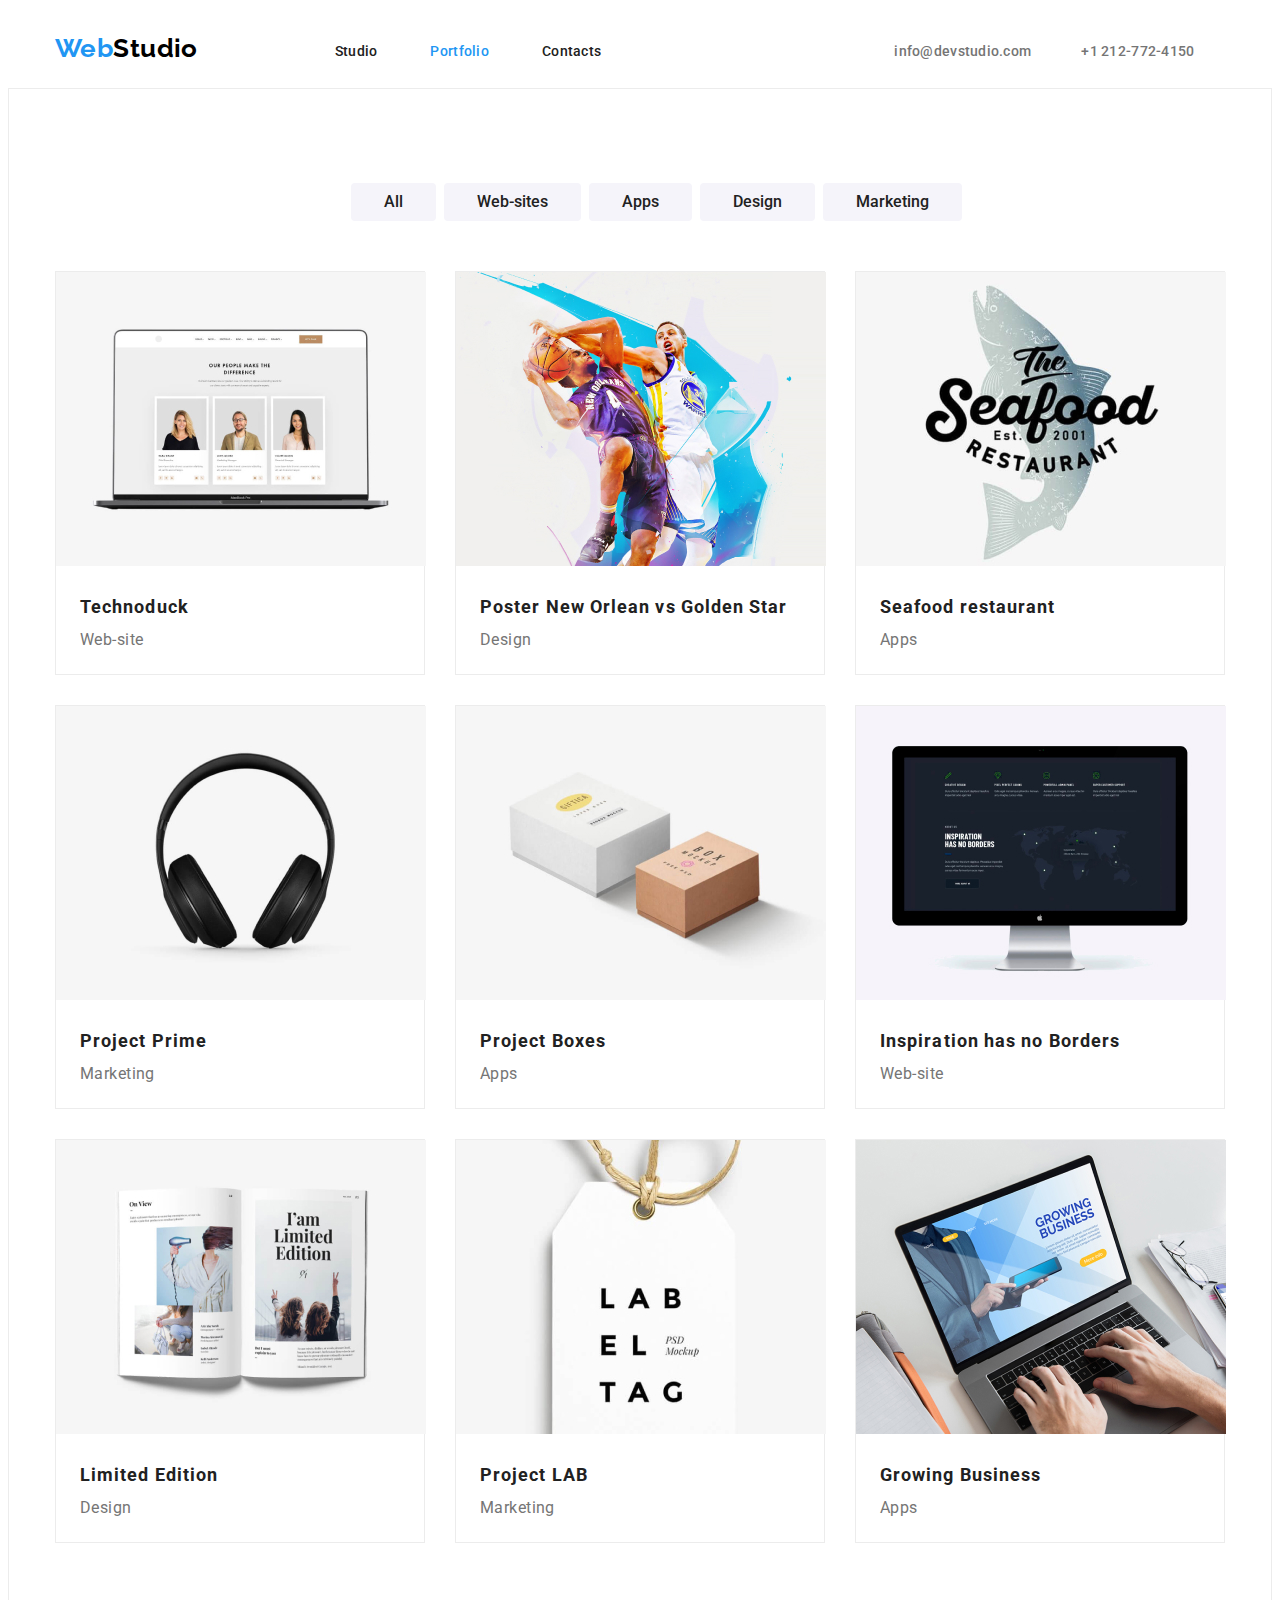
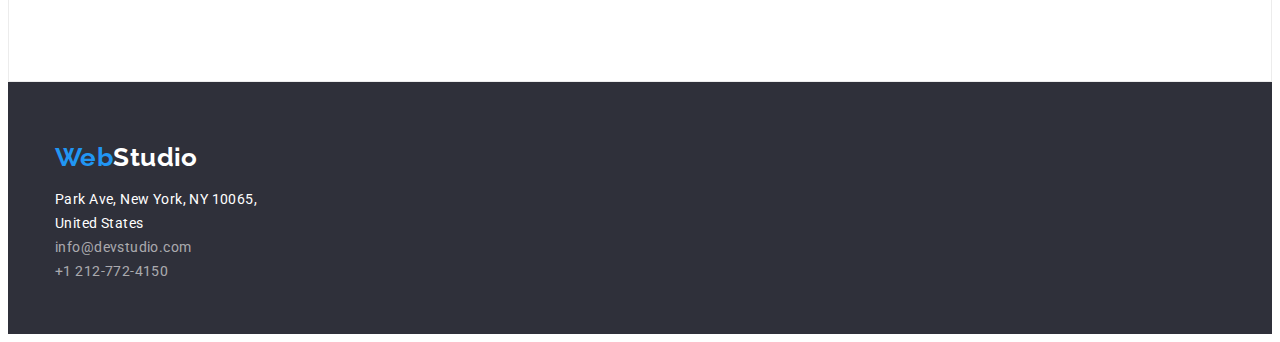
==== portfolio.index.html @ cadc0191 "main" ====
<!DOCTYPE html>
<html lang="en">
<head>
    <meta charset="UTF-8">
    <meta http-equiv="X-UA-Compatible" content="IE=edge">
    <meta name="viewport" content="width=device-width, initial-scale=1.0">
    <title>Document</title>
    <link rel="preconnect" href="https://fonts.googleapis.com"> 
    <link rel="preconnect" href="https://fonts.gstatic.com" crossorigin> 
    <link href="https://fonts.googleapis.com/css2?family=Raleway:wght@700&family=Roboto:wght@400;500;700;900&display=swap" rel="stylesheet">
    <link rel="stylesheet" href="https://cdnjs.cloudflare.com/ajax/libs/modern-normalize/1.1.0/modern-normalize.min.css" integrity="sha512-wpPYUAdjBVSE4KJnH1VR1HeZfpl1ub8YT/NKx4PuQ5NmX2tKuGu6U/JRp5y+Y8XG2tV+wKQpNHVUX03MfMFn9Q==" crossorigin="anonymous" referrerpolicy="no-referrer" />
    <link rel="stylesheet" href="./Stylee.css">
    <style>
        a{text-decoration: none;
        }
        li{list-style-type: none;}</style>
</head>
<body>
    <header class="header-nav">
        <div class="conteiner">
            
        <nav class="logos">
            

            <a href="index.html" class="logo">Web<span class="color-logo">Studio</a>
            <ul class=logos>
               
                <li><a href="index.html" class=" nav-bar color-change ">Studio</a></li>
                    <li><a href="portfolio.index.html" class="nav-bar color-change "  style="color:#2196F3">Portfolio</a></li>
                <li><a href="" class="nav-bar color-change">Contacts</a></li>
            </ul>
        </nav>
            <ul class="logos">
                
                    <li><a href="mailto:info@devstudio.com" class="upper-contact-info color-change-gray nav-flex nav-bar-right">
                        info@devstudio.com</a></li>
                    <li><a href="tel:+1 212-772-4150" class="upper-contact-info color-change-gray ">+1 212-772-4150</a></li>
                </ul>
            
            </div>  
    </header>
    <main>
        <section class="section portfolio-main">
            <div class="conteiner">
            <ul class="list btn-list">
                <li class="block-btn"><button type="button" class="btn-colors-portfolio">All</button></li>
                <li class="block-btn"><button type="button" class="btn-colors-portfolio">Web-sites</button></li>
                <li class="block-btn"><button type="button" class="btn-colors-portfolio">Apps</button></li>
                <li class="block-btn"><button type="button" class="btn-colors-portfolio">Design</button></li>
                <li class="block-btn"><button type="button" class="btn-colors-portfolio">Marketing</button></li>
            </ul>
       
                <ul class="list portfolio-list">     
                    <li class="block-port"><img src="./img/img2/img-8.jpg" alt=""><h3 class="portfolio-img-header">Technoduck</h3><p class="portfolio-img-prop">Web-site</p></li>
                    <li class="block-port"><img src="./img/img2/img-9.jpg" alt=""><h3 class="portfolio-img-header">Poster New Orlean vs Golden Star</h3><p class="portfolio-img-prop">Design</p></li>
                    <li class="block-port port"><img src="./img/img2/img-10.jpg" alt=""><h3 class="portfolio-img-header">Seafood restaurant</h3><p class="portfolio-img-prop">Apps</p></li>
                    <li class="block-port"><img src="./img/img2/img-11.jpg" alt=""><h3 class="portfolio-img-header">Project Prime</h3><p class="portfolio-img-prop">Marketing</p></li>
                    <li class="block-port"><img src="./img/img2/img-12.jpg" alt=""><h3 class="portfolio-img-header">Project Boxes</h3><p class="portfolio-img-prop">Apps</p></li>
                    <li class="block-port port"><img src="./img/img2/img-13.jpg" alt=""><h3 class="portfolio-img-header">Inspiration has no Borders</h3><p class="portfolio-img-prop">Web-site</p></li>
                    <li class="block-port"><img src="./img/img2/img-14.jpg" alt=""><h3 class="portfolio-img-header">Limited Edition</h3><p class="portfolio-img-prop">Design</p></li>
                    <li class="block-port"><img src="./img/img2/img-15.jpg" alt=""><h3 class="portfolio-img-header">Project LAB</h3><p class="portfolio-img-prop">Marketing</p></li>
                    <li class="block-port port"><img src="./img/img2/img-16.jpg" alt=""><h3 class="portfolio-img-header">Growing Business</h3><p class="portfolio-img-prop">Apps</p></li>
                </ul>



            </div>
        </section>

    </main>
    <footer>
        <div class="conteiner">
        <a href="index.html" class="logo">Web<span class="color-logo-down">Studio</a>
        <address>
            <ul class="footer-flex">
               
                    <li class="adress-google"><a href="https://goo.gl/maps/2E1uWRTM2Sup1DQt5" class="down-adress color-change"> Park Ave, New York, NY 10065, United States</a></li>
                    <li><a href="mailto:info@devstudio.com" class="down-contact-info color-change-gray">
                            info@devstudio.com</a></li>
                    <li><a href="tel:+1 212-772-4150" class="down-contact-info color-change-gray">+1 212-772-4150</a>
                
            </ul>
         </address>

        </div>
    </footer>
  
</html>
---- Stylee.css ----
.color-change{
    color: #212121;;
}
.color-change:hover{
    color: #2196F3;
}
.color-change-gray{
    color: #757575;
}
.color-change-gray:hover{
    color: #2196F3;
}
.color-change-white{
    color: white;
}
.color-change-white:hover{
    color: #2196f3;
}
.color-change-down{
     color: rgba(255, 255, 255, 0.6);
}
.color-change-down:hover{
    color: #2196f3;}
.color-logo{
    color: black;
}
.color-logo-down{
    color: #FFFFFF;
}
*{
    box-sizing: border-box;
}
body{
    font-family: Roboto;
    line-height: 171%;
    letter-spacing: 0.03em;
    font-size: 14px;
   
}
.conteiner{
   width: 1200px;
   padding: 0 15px;
   margin: 0 auto;
   
   
}
header .conteiner{
    display: flex;
    margin-top: -7px;
}

.logos{
    display: flex;
    
    
}

.info{
    display: flex;
}
.block{
    width: 270px;
    height: 100px;

  
}
.nav-flex{
    margin-left: 200px;
}

.nav-bar{
    margin-right: 53px;
}
.block:not(:last-child){
    margin-right: 30px;
}
.upp-nav{
    display: flex;
}
.logo{
    font-family: 'Raleway';
    font-style: normal;
    font-weight: 700;
    font-size: 26px;
    line-height: 31px;
    /* identical to box height */
    margin-right: 97px;
    margin-top: 7px;
    color: #2196F3;}
  
    
    .nav-bar{
        font-style: normal;
        font-weight: 500;
        font-size: 14px;
        line-height: 16px;
        letter-spacing: 0.02em;
       
        
        }
        .nav-bar-right{
            margin-right: 50px;
        }
    .header-nav{
        padding: 25px 0 ;
        height: 80px;
        
        
    }
    .img-pict{
        display: flex;
        padding-left: 0;

    }
    .img-picture{
        margin-right: 30px;
    }
    
    .upper-contact-info{
        font-style: normal;
        font-weight: 500;
        font-size: 14px;
        line-height: 16px;
        letter-spacing: 0.02em;
        
        color: #757575;}
        
    
        
    .words-btn{
        padding: 200px 0;
        
    }
    .people{
        display: flex;
        padding-left: 0;
    }
    .people-list{
        background-color: #FFFFFF;
        box-shadow: 0px 1px 3px rgba(0, 0, 0, 0.12), 0px 1px 1px rgba(0, 0, 0, 0.14), 0px 2px 1px rgba(0, 0, 0, 0.2);
        border-radius: 0px 0px 4px 4px;
        display: flex;
        flex-direction: column;
        text-align: center;
        width: 270px;
        height: 368px;
     
    }
    .people-list:not(:last-child){
        margin-right: 30px;
    }
    .block-port{
        width: 370px;
        height: 404px;
        margin-right: 30px;
        margin-bottom: 30px;
    }
    

   .port{
    margin-right: 0;
   }
    
    .main-words{
        width: 695px;
       
      
        font-style: normal;
        font-weight: 900;
        font-size: 44px;
        line-height: 136%;
        /* or 136% */
        text-align: center;
        letter-spacing: 0.06em;
        text-transform: uppercase;
        margin: 0 auto;
        
        color: #FFFFFF;}
        
        .first-btn{
        margin: 30px auto ;
        padding: 10px 20px;
          
            font-family: inherit;
            font-style: normal;
            font-weight: 700;
            font-size: 16px;
            line-height: 188%;
            /* identical to box height, or 188% */
            display: flex;
            align-items: center;
            text-align: center;
            letter-spacing: 0.06em;
            cursor: pointer;
            border: none;
            
            color: #FFFFFF;
            background: #2196F3;
            box-shadow: 0px 4px 4px rgba(0, 0, 0, 0.15);
            border-radius: 4px;
            }
    .section{
        padding: 94px 0;
    }
    .info-section{
        padding: 94px 0 0 0;
        
    }
    .first-bg{
           
        
        background: #2F303A;
                }
        .section-headers{
           
            font-style: normal;
            font-weight: 700;
            font-size: 14px;
            line-height: 16px;
           
            text-transform: uppercase;
            
            color: #212121;}
           
           
    .details{
        font-style: normal;
        
        font-size: 14px;
        
        /* or 171% */
      
        
        color: #757575;
        }
        
        .headers{
            margin: 50px 0;
            font-style: normal;
            font-weight: 700;
            font-size: 36px;
            line-height: 42px;
            text-align: center;
      
            
            color: #212121;}
        .second-bg{background: #F5F4FA;}
  footer{
            background: #2F303A;
        padding: 60px 0;
    height:  252px;      }
        .down-adress{
            font-style: normal;
            
            font-size: 14px;
          
            /* or 171% */
        
            
            color: #FFFFFF;}
    
.down-contact-info{
    font-style: normal;
 
    font-size: 14px;
    
   

    
    color: rgba(255, 255, 255, 0.6);
    }
address ul {
    padding-left: 0;
}
.footer-flex{
    display: flex;
    flex-direction: column;
}
.adress-google{
    width: 231px;
}


   
.btn-colors-portfolio{
    font-family: inherit;
    color: #212121;
    background-color: #F5F4FA;
    cursor: pointer;
    border: none;
    font-style: normal;
font-weight: 500;
font-size: 16px;
line-height: 162%;
/* identical to box height, or 162% */


padding: 6px 33px;

border-radius: 4px;
}
.btn-colors-portfolio{
    margin-right: 8px;
    
}


.btn-list{
    margin: 0 0 50px;
    display: flex;
    justify-content: center;
    
    
    
}
.btn-colors-portfolio:hover{
    color: #FFFFFF;
    background-color: #2196F3;
}
.portfolio-img-header{
    font-style: normal;
    font-weight: 700;
    font-size: 18px;
    line-height: 200%;
    /* identical to box height, or 200% */
    letter-spacing: 0.06em;
    margin: 15px 24px 0px;
    color: #212121;}
    .portfolio-img-prop{
        font-style: normal;
       
        font-size: 16px;
        line-height: 188%;
        /* identical to box height, or 188% */
       
        margin: 0px 24px 20px;
        color: #757575;
        }
        .portfolio-list{
            display: flex;
            width: 1170px;
            flex-wrap: wrap;
            padding-left: 0;
            
        }
        
        .hide{
            display: none;
        }
        .portfolio-main{
            border: 1px solid #ECECEC;
        }
        .block-port{
            border: 1px solid #ECECEC;
            width: 370px;
            height: 404px;}
        .studio-img-header{
            font-style: normal;
            font-weight: 500;
            font-size: 16px;
            line-height: 19px;
            /* identical to box height */
         
            margin-top: 30px;
            margin-bottom: 10px;
            
            color: #212121;}
            .studio-img-prop{
                font-style: normal;
                
                font-size: 16px;
                line-height: 19px;
                /* identical to box height */
                margin-top: 0px;
                
                
                color: #757575;}
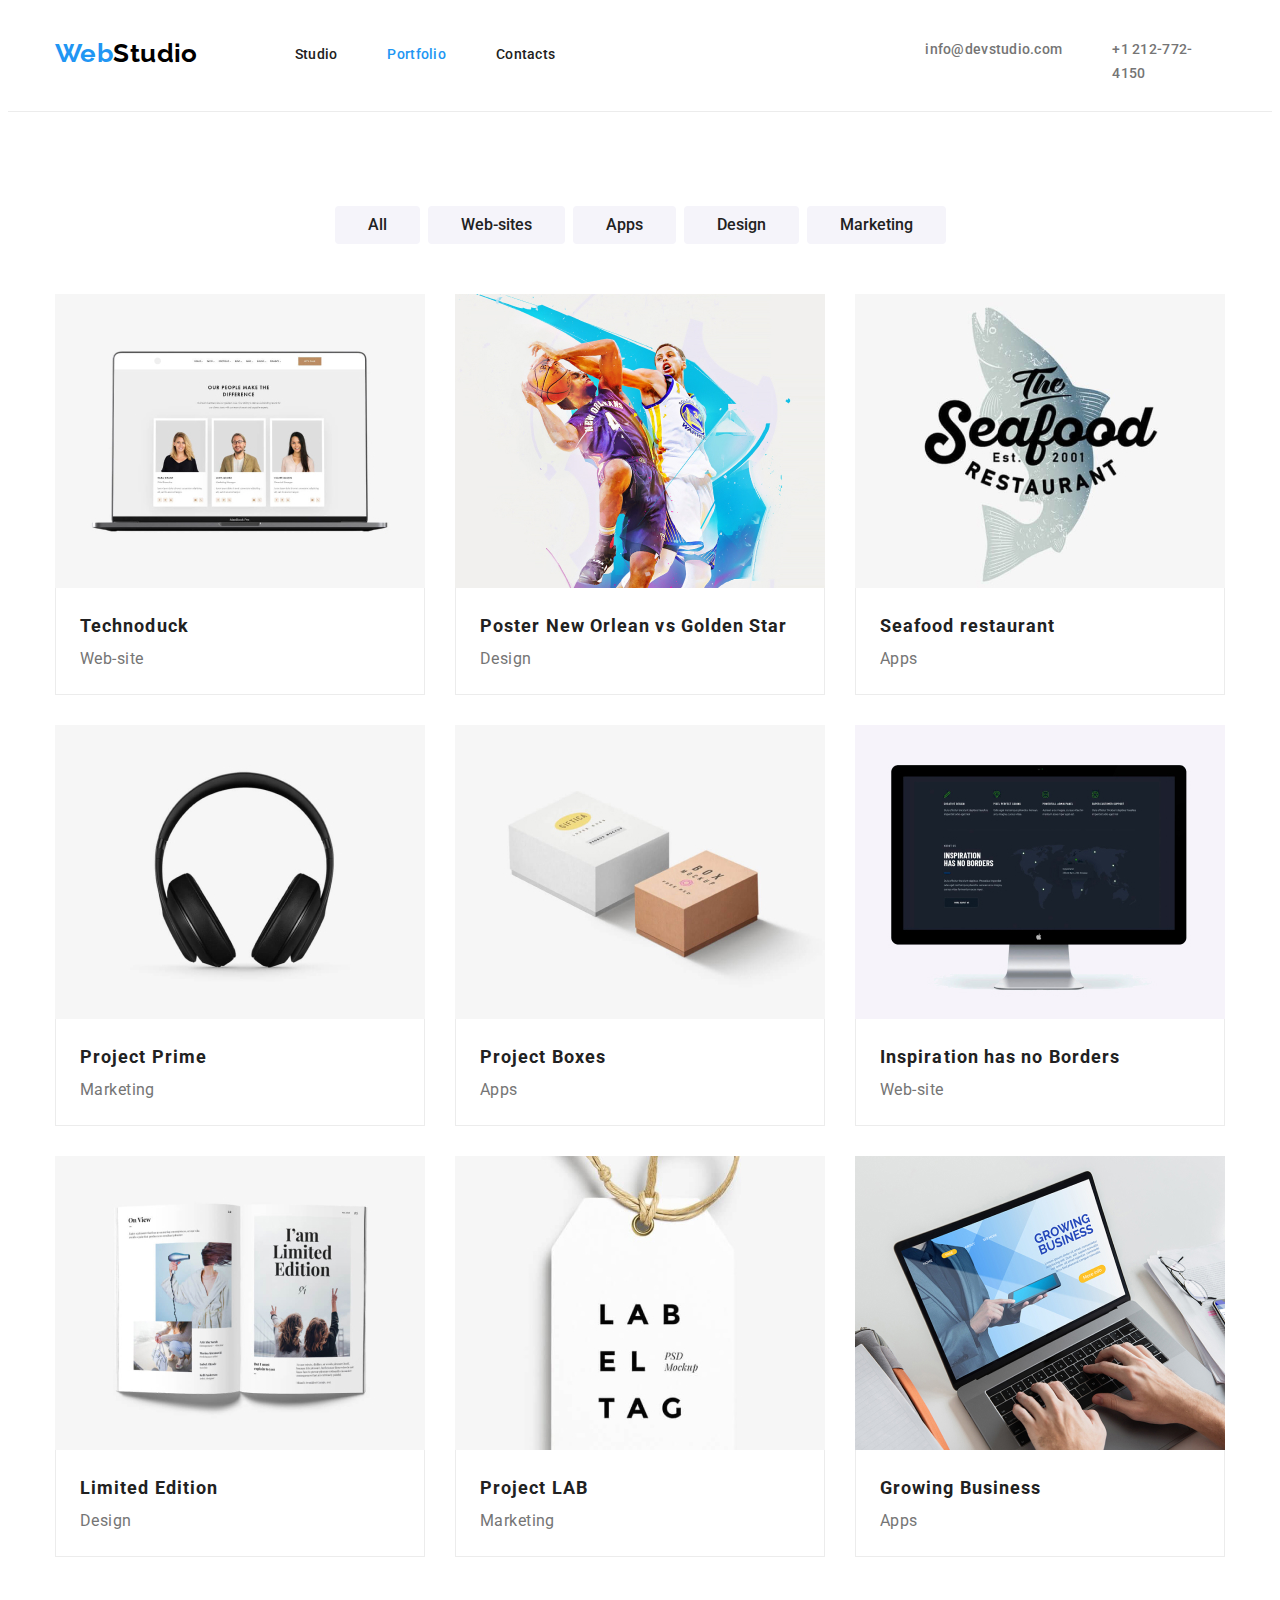
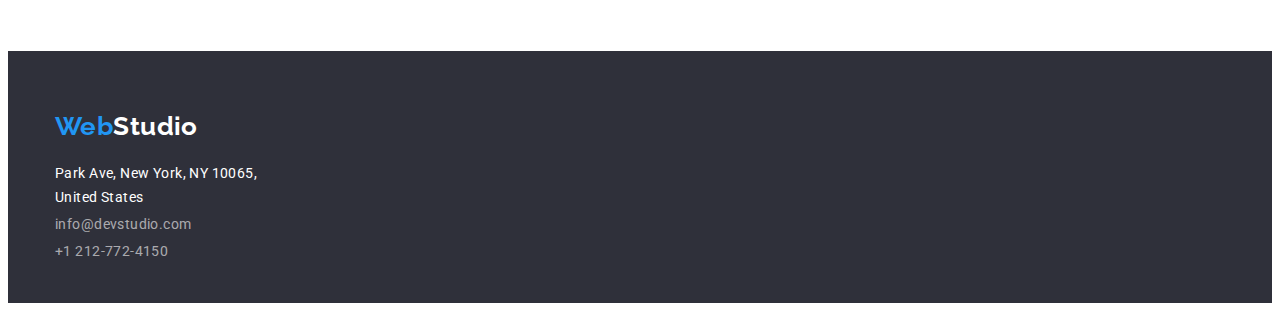
==== commit ee0ff191: "update2" ====
--- a/portfolio.index.html
+++ b/portfolio.index.html
@@ -16,7 +16,7 @@
         li{list-style-type: none;}</style>
 </head>
 <body>
-    <header class="header-nav">
+    <header class="header-nav portfolio-header">
         <div class="conteiner">
             
         <nav class="logos">
@@ -25,8 +25,8 @@
             <a href="index.html" class="logo">Web<span class="color-logo">Studio</a>
             <ul class=logos>
                
-                <li><a href="index.html" class=" nav-bar color-change ">Studio</a></li>
-                    <li><a href="portfolio.index.html" class="nav-bar color-change "  style="color:#2196F3">Portfolio</a></li>
+                <li class="li-bar"><a href="index.html" class=" nav-bar color-change ">Studio</a></li>
+                    <li class="li-bar"><a href="portfolio.index.html" class="nav-bar color-change "  style="color:#2196F3">Portfolio</a></li>
                 <li><a href="" class="nav-bar color-change">Contacts</a></li>
             </ul>
         </nav>
@@ -51,15 +51,33 @@
             </ul>
        
                 <ul class="list portfolio-list">     
-                    <li class="block-port"><img src="./img/img2/img-8.jpg" alt=""><h3 class="portfolio-img-header">Technoduck</h3><p class="portfolio-img-prop">Web-site</p></li>
-                    <li class="block-port"><img src="./img/img2/img-9.jpg" alt=""><h3 class="portfolio-img-header">Poster New Orlean vs Golden Star</h3><p class="portfolio-img-prop">Design</p></li>
-                    <li class="block-port port"><img src="./img/img2/img-10.jpg" alt=""><h3 class="portfolio-img-header">Seafood restaurant</h3><p class="portfolio-img-prop">Apps</p></li>
-                    <li class="block-port"><img src="./img/img2/img-11.jpg" alt=""><h3 class="portfolio-img-header">Project Prime</h3><p class="portfolio-img-prop">Marketing</p></li>
-                    <li class="block-port"><img src="./img/img2/img-12.jpg" alt=""><h3 class="portfolio-img-header">Project Boxes</h3><p class="portfolio-img-prop">Apps</p></li>
-                    <li class="block-port port"><img src="./img/img2/img-13.jpg" alt=""><h3 class="portfolio-img-header">Inspiration has no Borders</h3><p class="portfolio-img-prop">Web-site</p></li>
-                    <li class="block-port"><img src="./img/img2/img-14.jpg" alt=""><h3 class="portfolio-img-header">Limited Edition</h3><p class="portfolio-img-prop">Design</p></li>
-                    <li class="block-port"><img src="./img/img2/img-15.jpg" alt=""><h3 class="portfolio-img-header">Project LAB</h3><p class="portfolio-img-prop">Marketing</p></li>
-                    <li class="block-port port"><img src="./img/img2/img-16.jpg" alt=""><h3 class="portfolio-img-header">Growing Business</h3><p class="portfolio-img-prop">Apps</p></li>
+                    <li class="block-port"><img src="./img/img2/img-8.jpg" alt=""><div class="position-img">
+                        <h3 class="portfolio-img-header">Technoduck</h3><p class="portfolio-img-prop">Web-site</p></div>
+                    </li>
+                    <li class="block-port"><img src="./img/img2/img-9.jpg" alt=""><div class="position-img">
+                        <h3 class="portfolio-img-header">Poster New Orlean vs Golden Star</h3><p class="portfolio-img-prop">Design</p></div>
+                    </li>
+                    <li class="block-port port"><img src="./img/img2/img-10.jpg" alt=""><div class="position-img">
+                        <h3 class="portfolio-img-header">Seafood restaurant</h3><p class="portfolio-img-prop">Apps</p></div>
+                    </li>
+                    <li class="block-port"><img src="./img/img2/img-11.jpg" alt=""><div class="position-img">
+                        <h3 class="portfolio-img-header">Project Prime</h3><p class="portfolio-img-prop">Marketing</p></div>
+                    </li>
+                    <li class="block-port"><img src="./img/img2/img-12.jpg" alt=""><div class="position-img">
+                        <h3 class="portfolio-img-header">Project Boxes</h3><p class="portfolio-img-prop">Apps</p></div>
+                    </li>
+                    <li class="block-port port"><img src="./img/img2/img-13.jpg" alt=""><div class="position-img">
+                        <h3 class="portfolio-img-header">Inspiration has no Borders</h3><p class="portfolio-img-prop">Web-site</p></div>
+                    </li>
+                    <li class="block-port"><img src="./img/img2/img-14.jpg" alt=""><div class="position-img">
+                        <h3 class="portfolio-img-header">Limited Edition</h3><p class="portfolio-img-prop">Design</p></div>
+                    </li>
+                    <li class="block-port"><img src="./img/img2/img-15.jpg" alt=""><div class="position-img">
+                        <h3 class="portfolio-img-header">Project LAB</h3><p class="portfolio-img-prop">Marketing</p></div>
+                    </li>
+                    <li class="block-port port"><img src="./img/img2/img-16.jpg" alt=""><div class="position-img">
+                        <h3 class="portfolio-img-header">Growing Business</h3><p class="portfolio-img-prop">Apps</p></div>
+                    </li>
                 </ul>
 
 
@@ -70,14 +88,14 @@
     </main>
     <footer>
         <div class="conteiner">
-        <a href="index.html" class="logo">Web<span class="color-logo-down">Studio</a>
+        <a href="index.html" class="logo logo-footer">Web<span class="color-logo-down">Studio</a>
         <address>
             <ul class="footer-flex">
                
-                    <li class="adress-google"><a href="https://goo.gl/maps/2E1uWRTM2Sup1DQt5" class="down-adress color-change"> Park Ave, New York, NY 10065, United States</a></li>
-                    <li><a href="mailto:info@devstudio.com" class="down-contact-info color-change-gray">
+                    <li class="adress-google"><a href="https://goo.gl/maps/2E1uWRTM2Sup1DQt5" class="down-adress color-change-white"> Park Ave, New York, NY 10065, United States</a></li>
+                    <li><a href="mailto:info@devstudio.com" class="down-contact-info color-change-down">
                             info@devstudio.com</a></li>
-                    <li><a href="tel:+1 212-772-4150" class="down-contact-info color-change-gray">+1 212-772-4150</a>
+                    <li><a href="tel:+1 212-772-4150" class="down-contact-info color-change-down">+1 212-772-4150</a>
                 
             </ul>
          </address>
--- a/Stylee.css
+++ b/Stylee.css
@@ -30,9 +30,13 @@
 *{
     box-sizing: border-box;
 }
+h1,h2,h3,h4,h5,h6,ul,p{
+    margin: 0;
+    padding: 0;
+}
 body{
     font-family: Roboto;
-    line-height: 171%;
+    line-height: 1.71;
     letter-spacing: 0.03em;
     font-size: 14px;
    
@@ -44,13 +48,23 @@
    
    
 }
+img{
+    display: block;
+    max-width: 100%;
+    height: auto;
+}
 header .conteiner{
     display: flex;
-    margin-top: -7px;
+   
+}
+.li-bar{
+    margin-right: 50px;
 }
 
 .logos{
     display: flex;
+    margin-top: 5px;
+
     
     
 }
@@ -60,17 +74,15 @@
 }
 .block{
     width: 270px;
-    height: 100px;
+    
 
   
 }
 .nav-flex{
-    margin-left: 200px;
-}
-
-.nav-bar{
-    margin-right: 53px;
-}
+    margin-left: 370px;
+}
+
+
 .block:not(:last-child){
     margin-right: 30px;
 }
@@ -85,7 +97,7 @@
     line-height: 31px;
     /* identical to box height */
     margin-right: 97px;
-    margin-top: 7px;
+    
     color: #2196F3;}
   
     
@@ -103,7 +115,7 @@
         }
     .header-nav{
         padding: 25px 0 ;
-        height: 80px;
+        
         
         
     }
@@ -114,6 +126,9 @@
     }
     .img-picture{
         margin-right: 30px;
+    }
+    .img-picture:last-child{
+        margin-right: 0;
     }
     
     .upper-contact-info{
@@ -127,10 +142,7 @@
         
     
         
-    .words-btn{
-        padding: 200px 0;
-        
-    }
+    
     .people{
         display: flex;
         padding-left: 0;
@@ -143,7 +155,7 @@
         flex-direction: column;
         text-align: center;
         width: 270px;
-        height: 368px;
+       
      
     }
     .people-list:not(:last-child){
@@ -151,15 +163,10 @@
     }
     .block-port{
         width: 370px;
-        height: 404px;
-        margin-right: 30px;
-        margin-bottom: 30px;
-    }
-    
-
-   .port{
-    margin-right: 0;
-   }
+      
+    }
+
+   
     
     .main-words{
         width: 695px;
@@ -168,24 +175,24 @@
         font-style: normal;
         font-weight: 900;
         font-size: 44px;
-        line-height: 136%;
+        line-height: 1.36;
         /* or 136% */
         text-align: center;
         letter-spacing: 0.06em;
         text-transform: uppercase;
-        margin: 0 auto;
+        margin: 0 auto 30px;
         
         color: #FFFFFF;}
         
         .first-btn{
-        margin: 30px auto ;
-        padding: 10px 20px;
+        margin: 0 auto ;
+        padding: 25px 30px;
           
             font-family: inherit;
             font-style: normal;
             font-weight: 700;
             font-size: 16px;
-            line-height: 188%;
+            line-height: 1.88%;
             /* identical to box height, or 188% */
             display: flex;
             align-items: center;
@@ -207,12 +214,14 @@
         
     }
     .first-bg{
-           
+
+           padding-top: 200px;
+           padding-bottom: 200px;
         
         background: #2F303A;
                 }
         .section-headers{
-           
+           margin-bottom: 15px;
             font-style: normal;
             font-weight: 700;
             font-size: 14px;
@@ -235,7 +244,7 @@
         }
         
         .headers{
-            margin: 50px 0;
+           margin-bottom: 50px;
             font-style: normal;
             font-weight: 700;
             font-size: 36px;
@@ -247,8 +256,9 @@
         .second-bg{background: #F5F4FA;}
   footer{
             background: #2F303A;
-        padding: 60px 0;
-    height:  252px;      }
+            padding: 60px 0;
+            height:  252px;    
+  }
         .down-adress{
             font-style: normal;
             
@@ -275,11 +285,9 @@
 .footer-flex{
     display: flex;
     flex-direction: column;
-}
-.adress-google{
+    gap: 3px;
     width: 231px;
 }
-
 
    
 .btn-colors-portfolio{
@@ -291,7 +299,7 @@
     font-style: normal;
 font-weight: 500;
 font-size: 16px;
-line-height: 162%;
+line-height: 1.62;
 /* identical to box height, or 162% */
 
 
@@ -299,61 +307,60 @@
 
 border-radius: 4px;
 }
-.btn-colors-portfolio{
-    margin-right: 8px;
-    
-}
+
 
 
 .btn-list{
     margin: 0 0 50px;
     display: flex;
     justify-content: center;
-    
+    gap: 8px;
     
     
 }
 .btn-colors-portfolio:hover{
     color: #FFFFFF;
     background-color: #2196F3;
+}
+.portfolio-header{
+    border-bottom: 1px solid #ECECEC;
 }
 .portfolio-img-header{
     font-style: normal;
     font-weight: 700;
     font-size: 18px;
-    line-height: 200%;
+    line-height: 2.00;
     /* identical to box height, or 200% */
     letter-spacing: 0.06em;
-    margin: 15px 24px 0px;
+   
     color: #212121;}
     .portfolio-img-prop{
         font-style: normal;
        
         font-size: 16px;
-        line-height: 188%;
+        line-height: 1.88;
         /* identical to box height, or 188% */
        
-        margin: 0px 24px 20px;
+       
         color: #757575;
         }
         .portfolio-list{
             display: flex;
-            width: 1170px;
+           
             flex-wrap: wrap;
             padding-left: 0;
-            
-        }
-        
+            gap: 30px;
+        }
+        .position-img{
+            border: 1px solid #ececec;
+            padding: 20px 24px;
+            border-top: none;
+        }
         .hide{
             display: none;
         }
-        .portfolio-main{
-            border: 1px solid #ECECEC;
-        }
-        .block-port{
-            border: 1px solid #ECECEC;
-            width: 370px;
-            height: 404px;}
+        
+        
         .studio-img-header{
             font-style: normal;
             font-weight: 500;
@@ -367,7 +374,7 @@
             color: #212121;}
             .studio-img-prop{
                 font-style: normal;
-                
+                padding-bottom: 30px;
                 font-size: 16px;
                 line-height: 19px;
                 /* identical to box height */
@@ -375,4 +382,8 @@
                 
                 
                 color: #757575;}
-                +.logo-footer{
+    display: inline-block;
+    margin-bottom: 20px;
+    margin-right: 0;
+}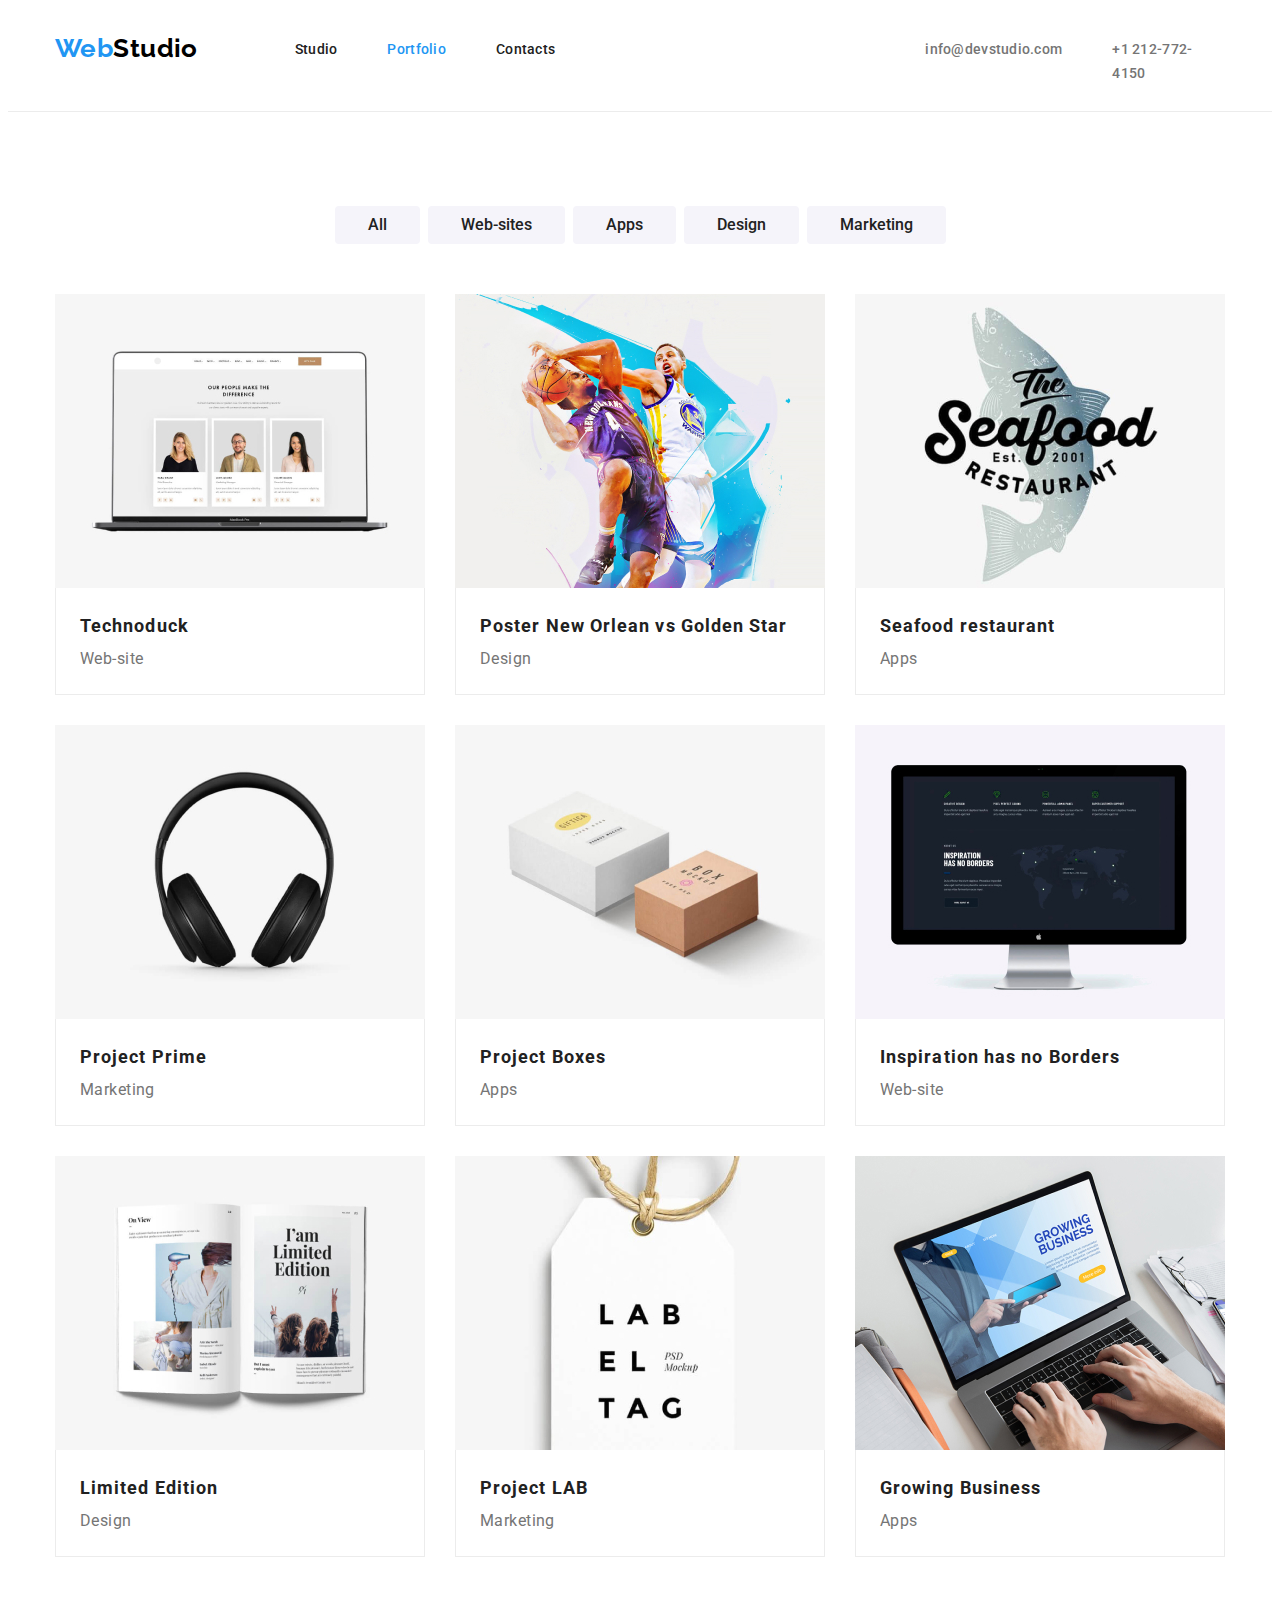
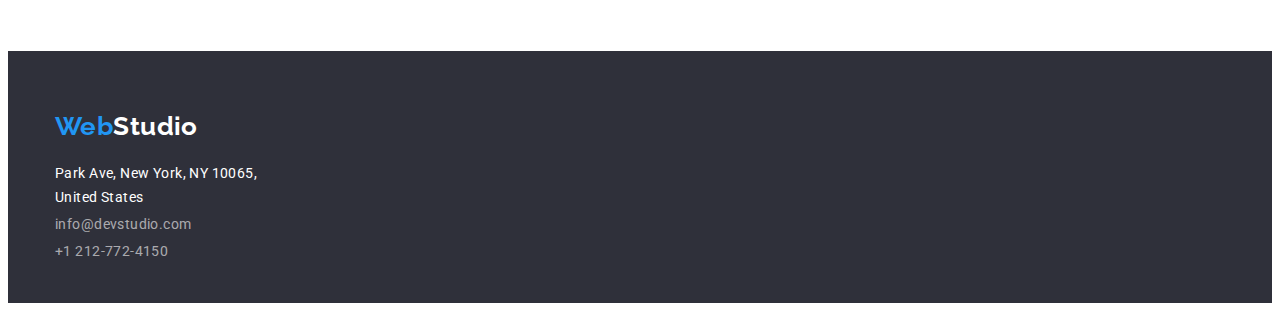
==== commit 68a72c7c: "update3" ====
--- a/portfolio.index.html
+++ b/portfolio.index.html
@@ -23,14 +23,14 @@
             
 
             <a href="index.html" class="logo">Web<span class="color-logo">Studio</a>
-            <ul class=logos>
+            <ul class="logos upper-logos" >
                
                 <li class="li-bar"><a href="index.html" class=" nav-bar color-change ">Studio</a></li>
                     <li class="li-bar"><a href="portfolio.index.html" class="nav-bar color-change "  style="color:#2196F3">Portfolio</a></li>
                 <li><a href="" class="nav-bar color-change">Contacts</a></li>
             </ul>
         </nav>
-            <ul class="logos">
+            <ul class="logos upper-logos">
                 
                     <li><a href="mailto:info@devstudio.com" class="upper-contact-info color-change-gray nav-flex nav-bar-right">
                         info@devstudio.com</a></li>
--- a/Stylee.css
+++ b/Stylee.css
@@ -63,10 +63,14 @@
 
 .logos{
     display: flex;
+   
+
+    
+    
+}
+.upper-logos{
     margin-top: 5px;
 
-    
-    
 }
 
 .info{
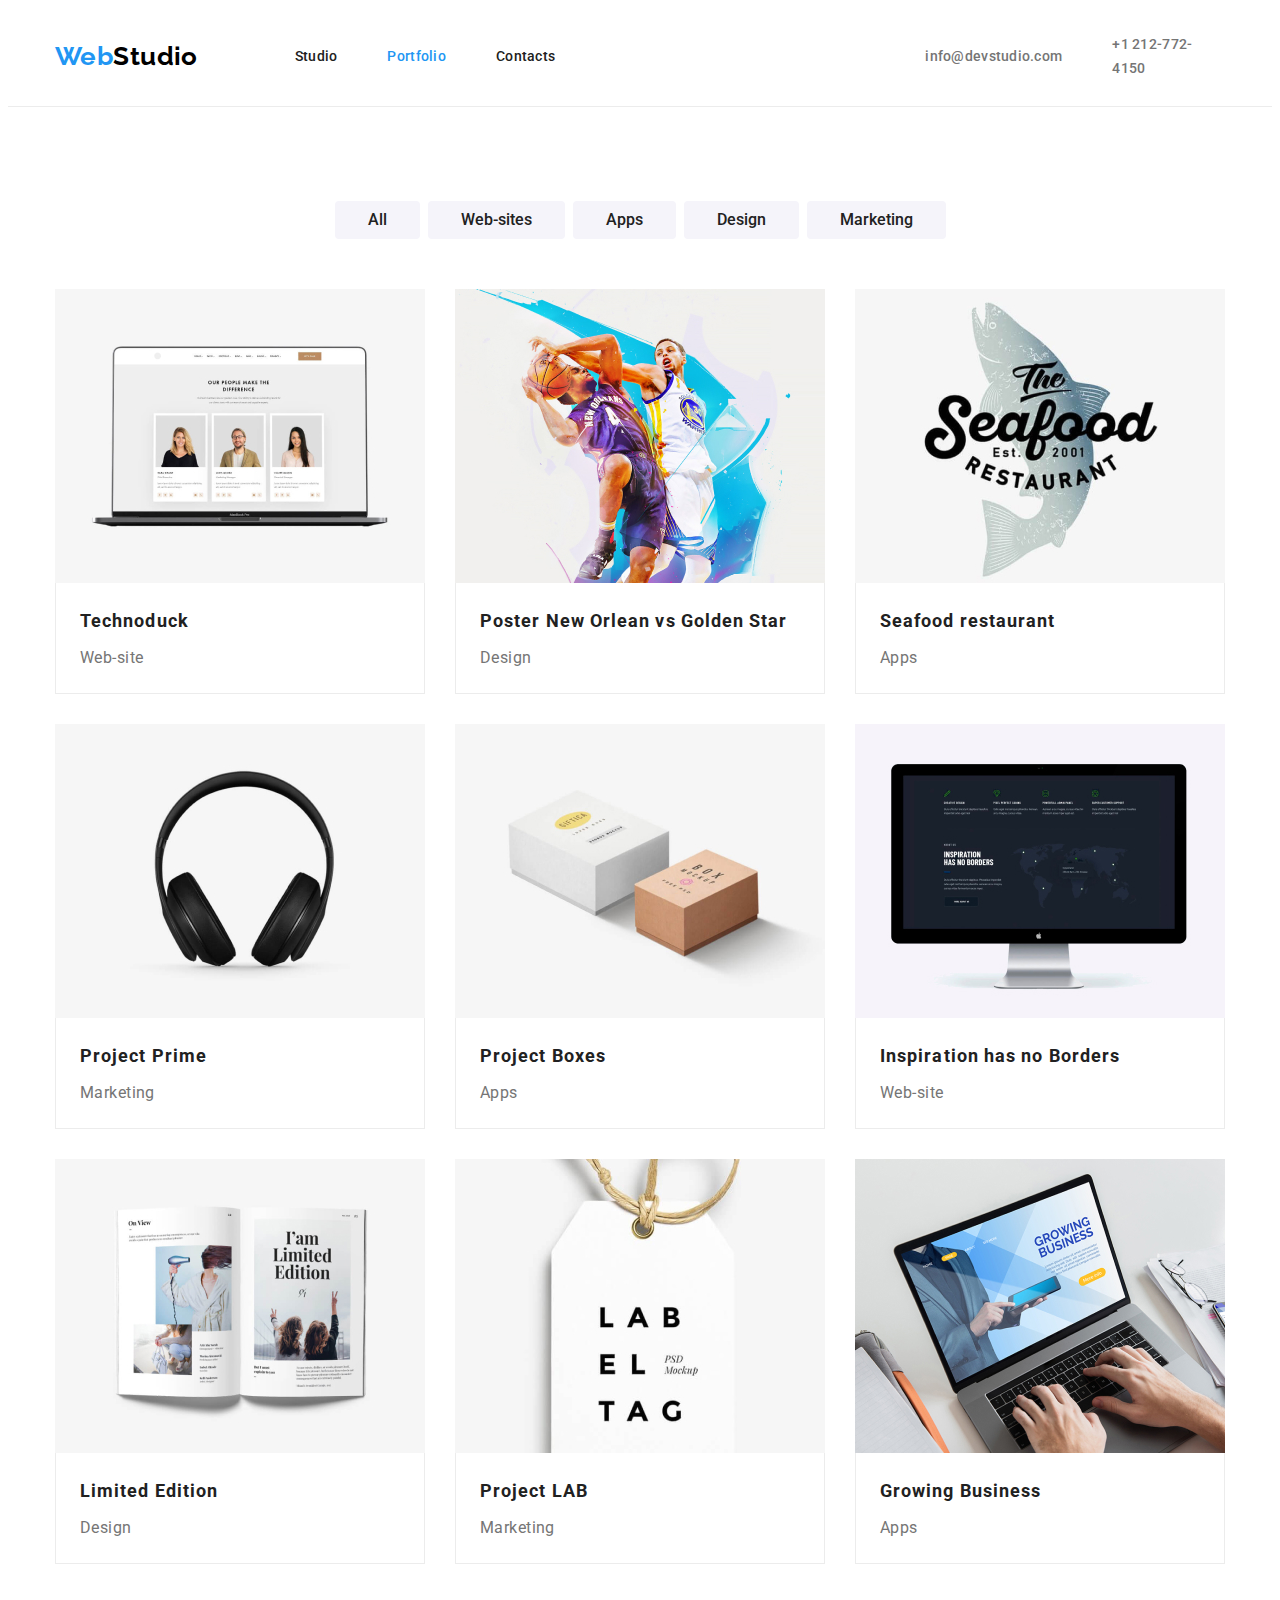
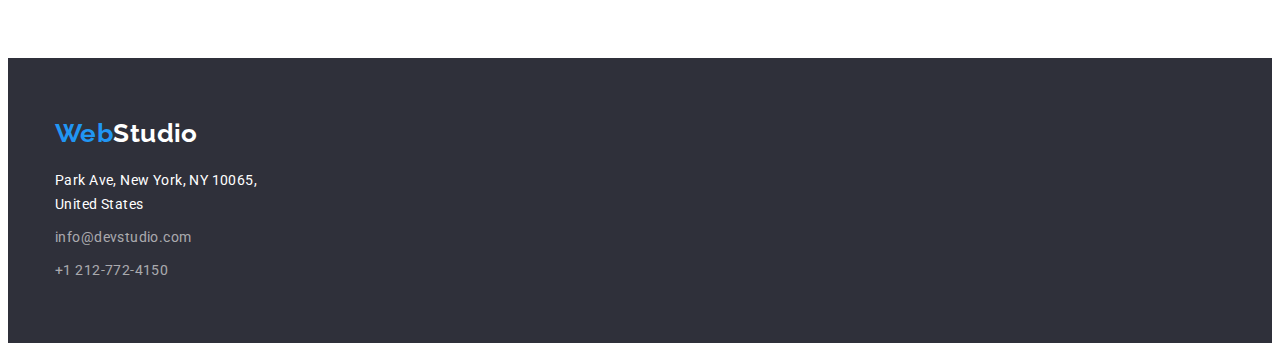
==== commit 51cf5a47: "update3" ====
--- a/portfolio.index.html
+++ b/portfolio.index.html
@@ -30,9 +30,9 @@
                 <li><a href="" class="nav-bar color-change">Contacts</a></li>
             </ul>
         </nav>
-            <ul class="logos upper-logos">
+            <ul class="logos upper-logos mail-tel">
                 
-                    <li><a href="mailto:info@devstudio.com" class="upper-contact-info color-change-gray nav-flex nav-bar-right">
+                    <li><a href="mailto:info@devstudio.com" class="upper-contact-info color-change-gray nav-flex">
                         info@devstudio.com</a></li>
                     <li><a href="tel:+1 212-772-4150" class="upper-contact-info color-change-gray ">+1 212-772-4150</a></li>
                 </ul>
--- a/Stylee.css
+++ b/Stylee.css
@@ -63,15 +63,12 @@
 
 .logos{
     display: flex;
-   
-
-    
-    
-}
-.upper-logos{
-    margin-top: 5px;
-
-}
+   align-items: center;
+
+    
+    
+}
+
 
 .info{
     display: flex;
@@ -123,6 +120,10 @@
         
         
     }
+    .mail-tel{
+        margin-left: auto;
+        gap: 50px;
+    }
     .img-pict{
         display: flex;
         padding-left: 0;
@@ -155,8 +156,7 @@
         background-color: #FFFFFF;
         box-shadow: 0px 1px 3px rgba(0, 0, 0, 0.12), 0px 1px 1px rgba(0, 0, 0, 0.14), 0px 2px 1px rgba(0, 0, 0, 0.2);
         border-radius: 0px 0px 4px 4px;
-        display: flex;
-        flex-direction: column;
+       
         text-align: center;
         width: 270px;
        
@@ -190,13 +190,13 @@
         
         .first-btn{
         margin: 0 auto ;
-        padding: 25px 30px;
+        padding: 10px 20px;
           
             font-family: inherit;
             font-style: normal;
             font-weight: 700;
             font-size: 16px;
-            line-height: 1.88%;
+            line-height: 1.88;
             /* identical to box height, or 188% */
             display: flex;
             align-items: center;
@@ -247,7 +247,7 @@
         color: #757575;
         }
         
-        .headers{
+        .title{
            margin-bottom: 50px;
             font-style: normal;
             font-weight: 700;
@@ -261,7 +261,7 @@
   footer{
             background: #2F303A;
             padding: 60px 0;
-            height:  252px;    
+               
   }
         .down-adress{
             font-style: normal;
@@ -289,7 +289,7 @@
 .footer-flex{
     display: flex;
     flex-direction: column;
-    gap: 3px;
+    gap: 9px;
     width: 231px;
 }
 
@@ -336,6 +336,7 @@
     line-height: 2.00;
     /* identical to box height, or 200% */
     letter-spacing: 0.06em;
+    margin-bottom: 4px;
    
     color: #212121;}
     .portfolio-img-prop{
@@ -372,7 +373,7 @@
             line-height: 19px;
             /* identical to box height */
          
-            margin-top: 30px;
+            padding-top: 30px;
             margin-bottom: 10px;
             
             color: #212121;}
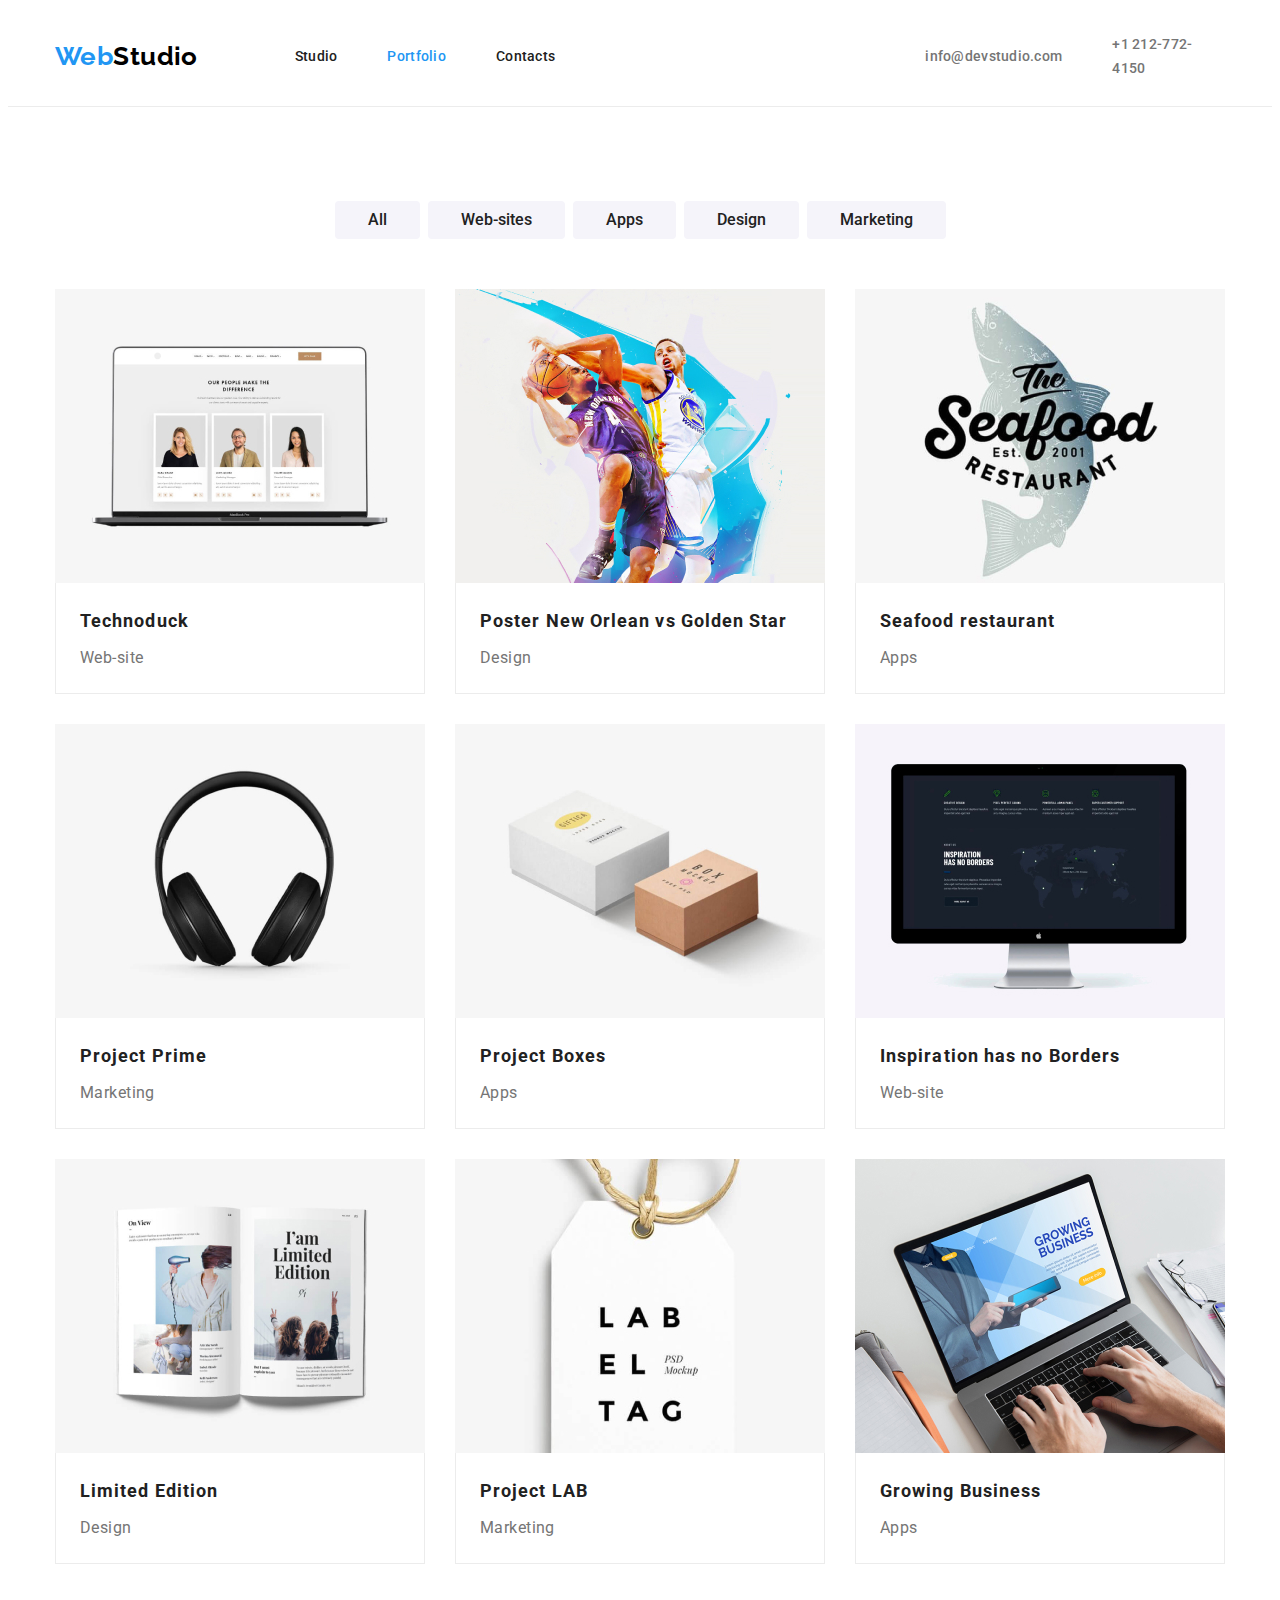
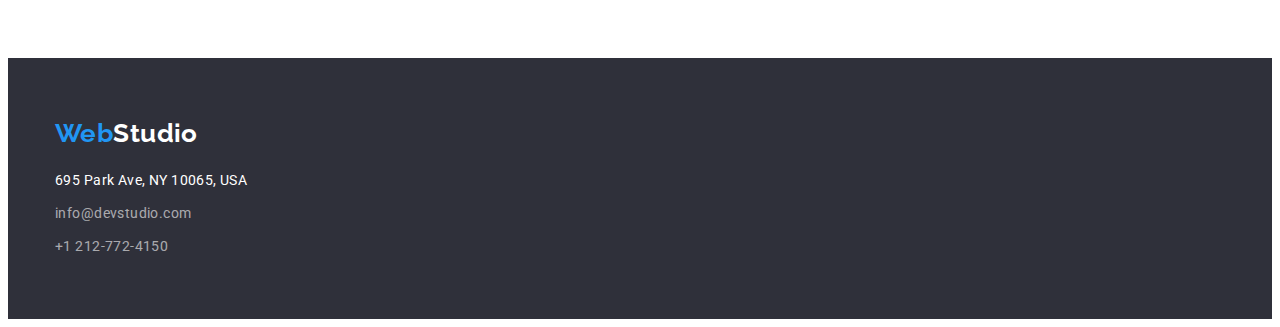
==== commit 36e53700: "update5" ====
--- a/portfolio.index.html
+++ b/portfolio.index.html
@@ -92,7 +92,7 @@
         <address>
             <ul class="footer-flex">
                
-                    <li class="adress-google"><a href="https://goo.gl/maps/2E1uWRTM2Sup1DQt5" class="down-adress color-change-white"> Park Ave, New York, NY 10065, United States</a></li>
+                    <li class="adress-google"><a href="https://goo.gl/maps/2E1uWRTM2Sup1DQt5" class="down-adress color-change-white"> 695 Park Ave, NY 10065, USA</a></li>
                     <li><a href="mailto:info@devstudio.com" class="down-contact-info color-change-down">
                             info@devstudio.com</a></li>
                     <li><a href="tel:+1 212-772-4150" class="down-contact-info color-change-down">+1 212-772-4150</a>
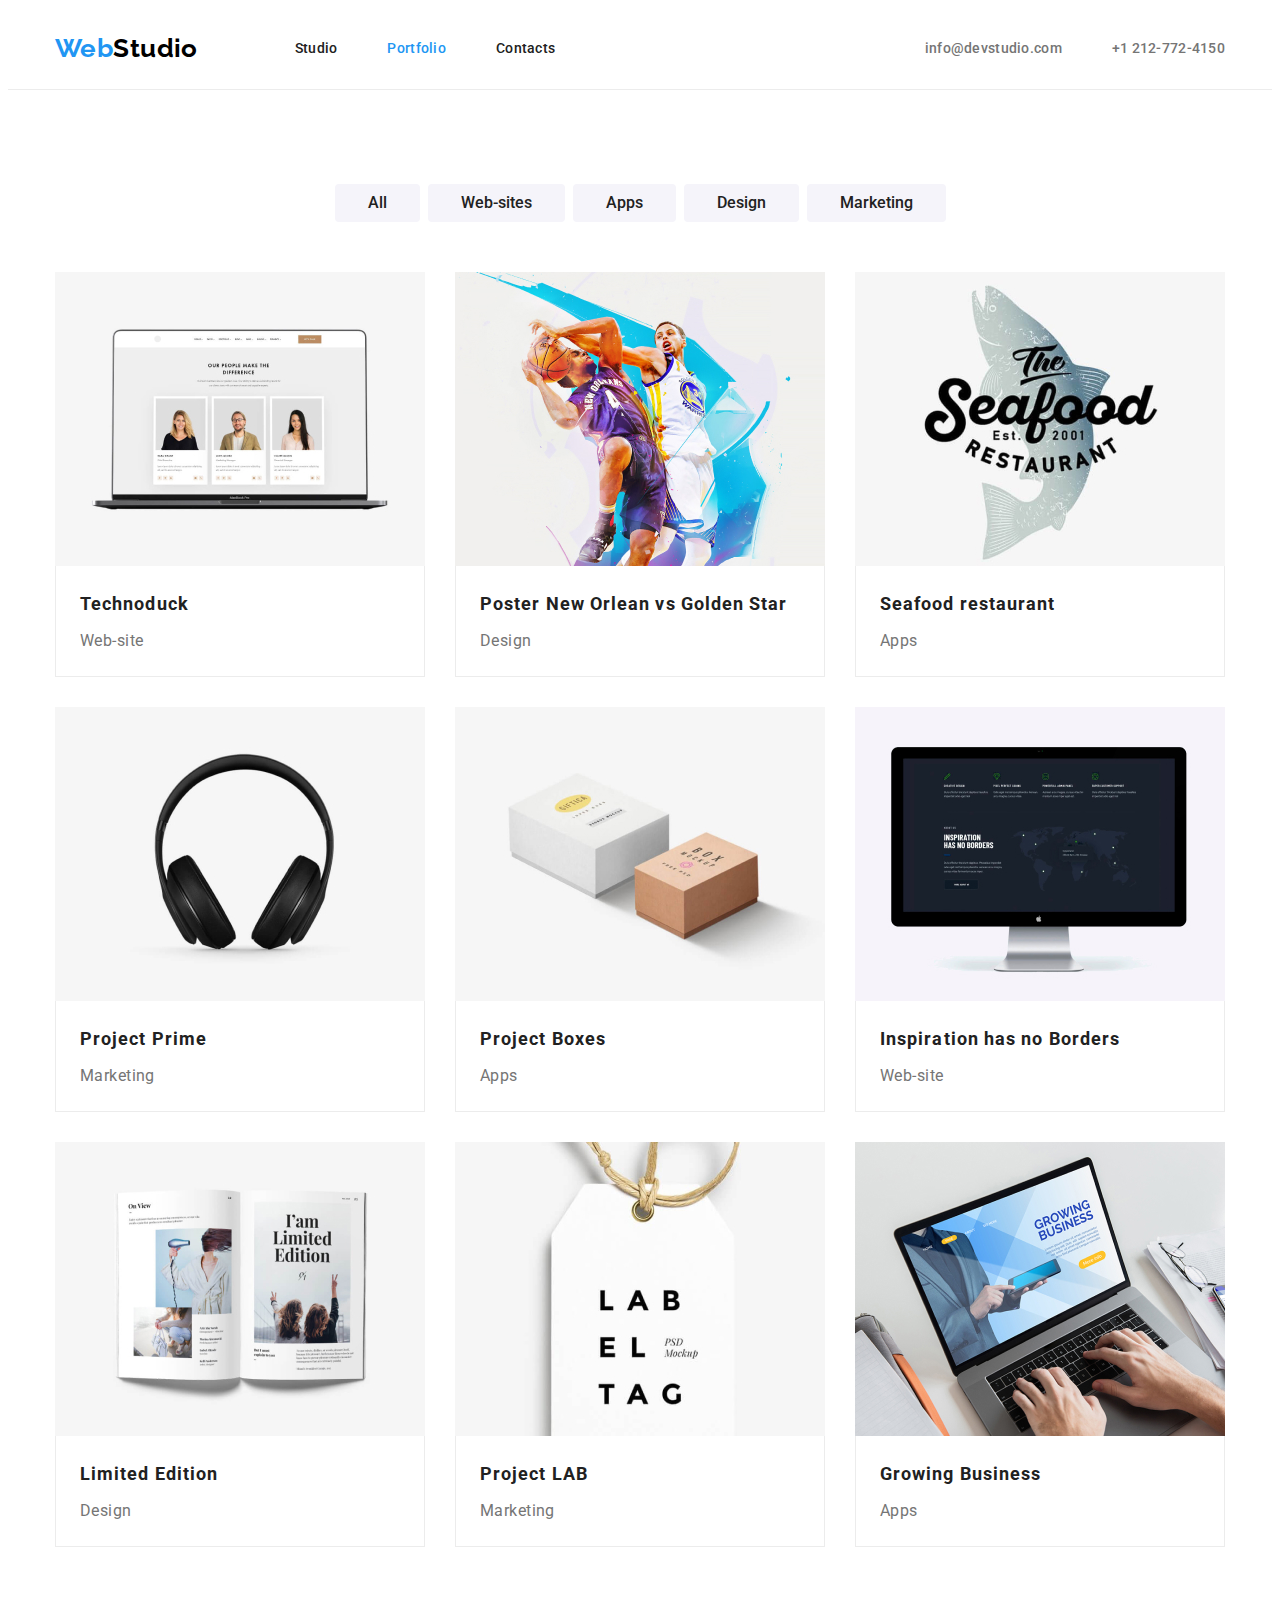
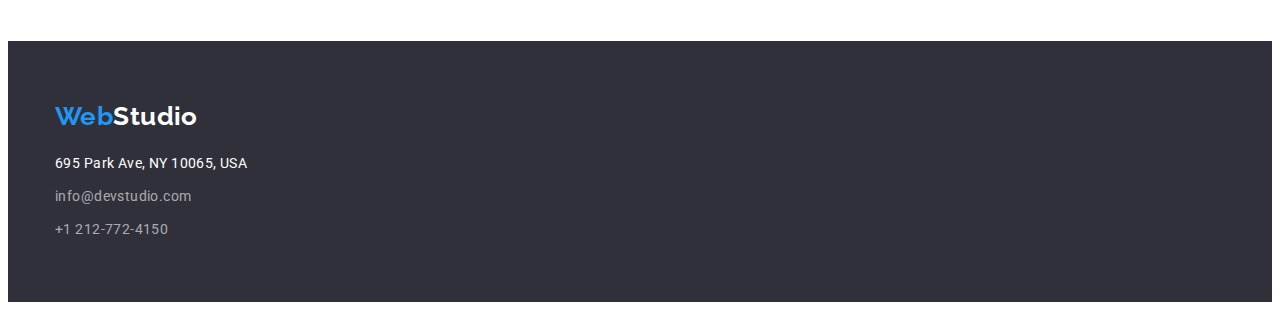
==== commit 9441dfed: "update5" ====
--- a/portfolio.index.html
+++ b/portfolio.index.html
@@ -32,7 +32,7 @@
         </nav>
             <ul class="logos upper-logos mail-tel">
                 
-                    <li><a href="mailto:info@devstudio.com" class="upper-contact-info color-change-gray nav-flex">
+                    <li><a href="mailto:info@devstudio.com" class="upper-contact-info color-change-gray">
                         info@devstudio.com</a></li>
                     <li><a href="tel:+1 212-772-4150" class="upper-contact-info color-change-gray ">+1 212-772-4150</a></li>
                 </ul>
--- a/Stylee.css
+++ b/Stylee.css
@@ -78,9 +78,6 @@
     
 
   
-}
-.nav-flex{
-    margin-left: 370px;
 }
 
 
